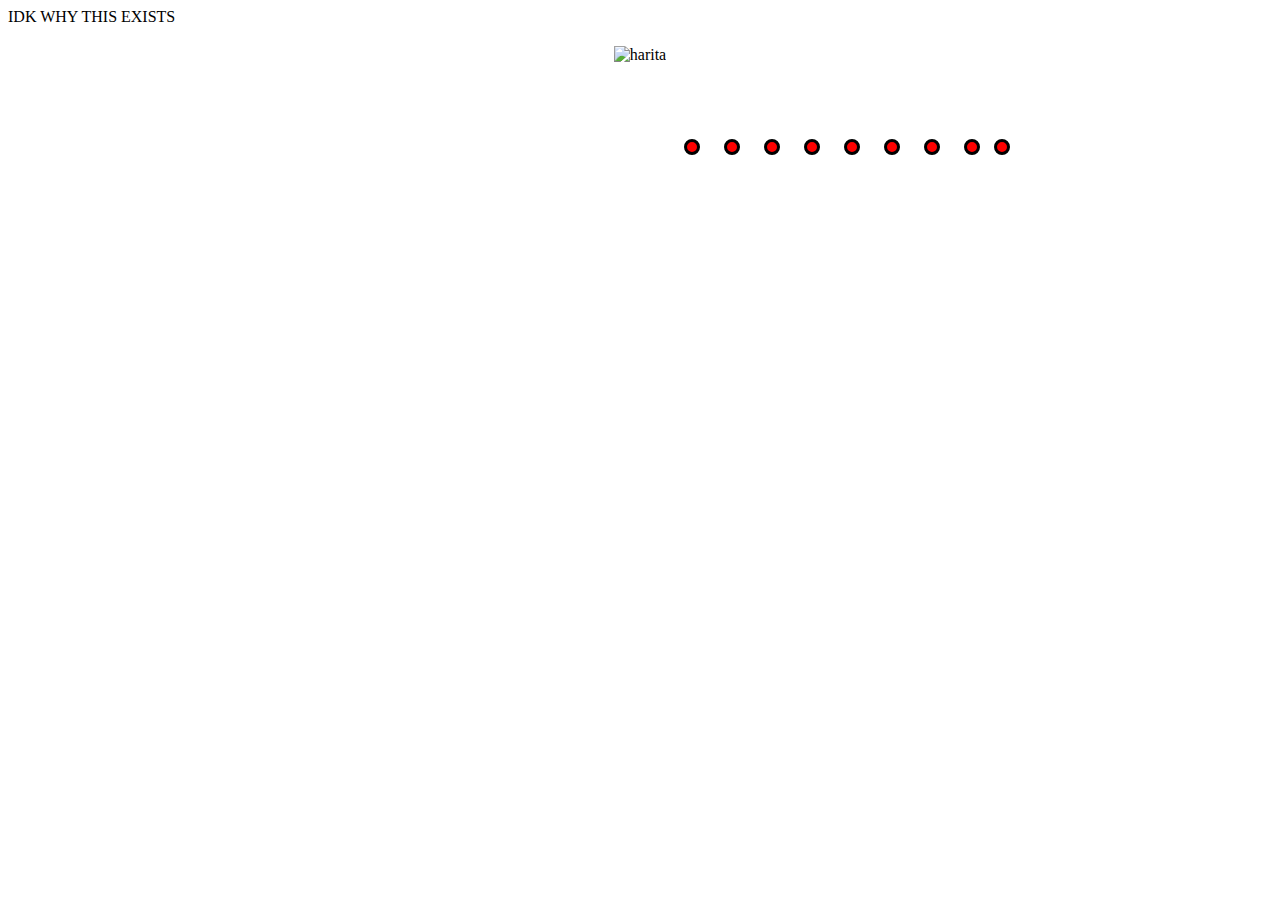
==== src/index.html @ 53a3a346 "Added src files" ====
<!DOCTYPE html>

<html lang="tr">
    <head>

        <meta charset="utf-8" \>
        <meta name="viewport" content="width=device-width" \>
        <link rel="icon" sizes="16x16 32x32 48x48" type="image/jpg" href="../res/mansuryavas.jpg">
        <link rel="stylesheet" href="main.css">
        <title>Ankara Metro Mesafe Hesaplama Makinesi 3000x</title>
        
    </head>

    <body>

        <header>
            IDK WHY THIS EXISTS
        </header>

        <main>
            <div id="wrapper">
                <img src="../res/harita.png" alt="harita" class="metro_harita" \>
                <ul style="list-style-type: none;">
                    <li><div class="station" id="s0"></div></li>
                    <li><div class="station" id="s1"></div></li>
                    <li><div class="station" id="s2"></div></li>
                    <li><div class="station" id="s3"></div></li>
                    <li><div class="station" id="s4"></div></li>
                    <li><div class="station" id="s5"></div></li>
                    <li><div class="station" id="s6"></div></li>
                    <li><div class="station" id="s7"></div></li>
                    <li><div class="station" id="s8"></div></li>
                </ul>
            </div>
        </main>

    </body>
</html>
---- src/main.css ----
main {
    display: flex;
}

#wrapper {
    margin: auto;
    position: relative;
    top: 20px;
}

.station {
    position: absolute;
    border: 3px solid black;
    height: 10px;
    width: 10px;
    background-color: red;
    border-radius: 50%;
    display: inline-block;
}

.metro_harita {
    display: block;
}

#s0 {
    left: 70px;
    top: 93px;
}

#s1 {
    left: 110px;
    top: 93px;
}

#s2 {
    left: 150px;
    top: 93px;
}


#s3 {
    left: 190px;
    top: 93px;
}


#s4 {
    left: 230px;
    top: 93px;
}


#s5 {
    left: 270px;
    top: 93px;
}


#s6 {
    left: 310px;
    top: 93px;
}


#s7 {
    left: 350px;
    top: 93px;
}


#s8 {
    left: 380px;
    top: 93px;
}
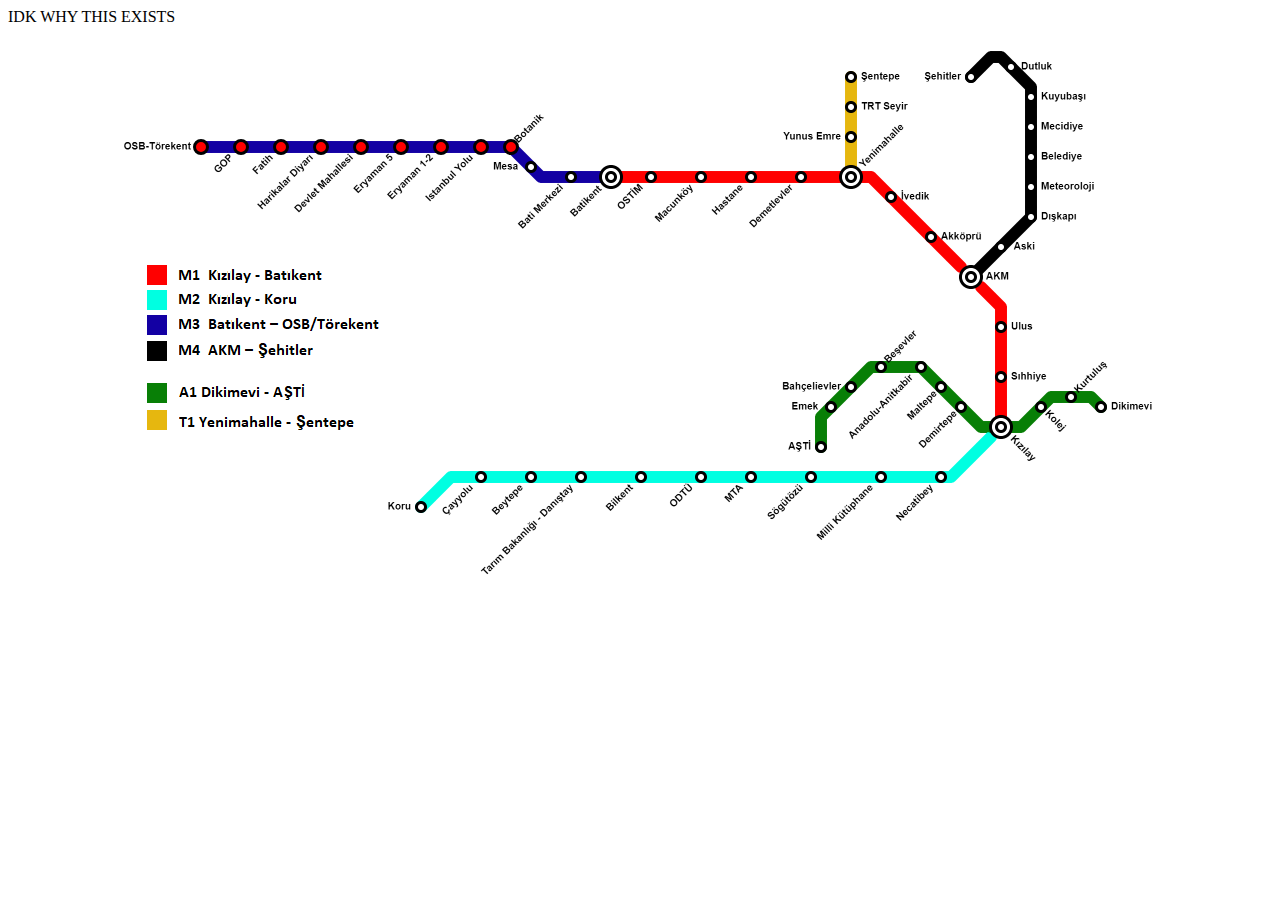
==== commit cef1e872: "Added click listener to stations" ====
--- a/src/index.html
+++ b/src/index.html
@@ -34,5 +34,17 @@
             </div>
         </main>
 
+        <script>
+            var stations = document.getElementsByClassName('station');
+
+            for(let i = 0; i < stations.length; i++) {
+                stations[i].addEventListener('click', alertcall.bind(null, i));
+            }
+
+            function alertcall(x) {
+                window.alert(x);
+            }
+        </script>
+
     </body>
-</html>+</html>
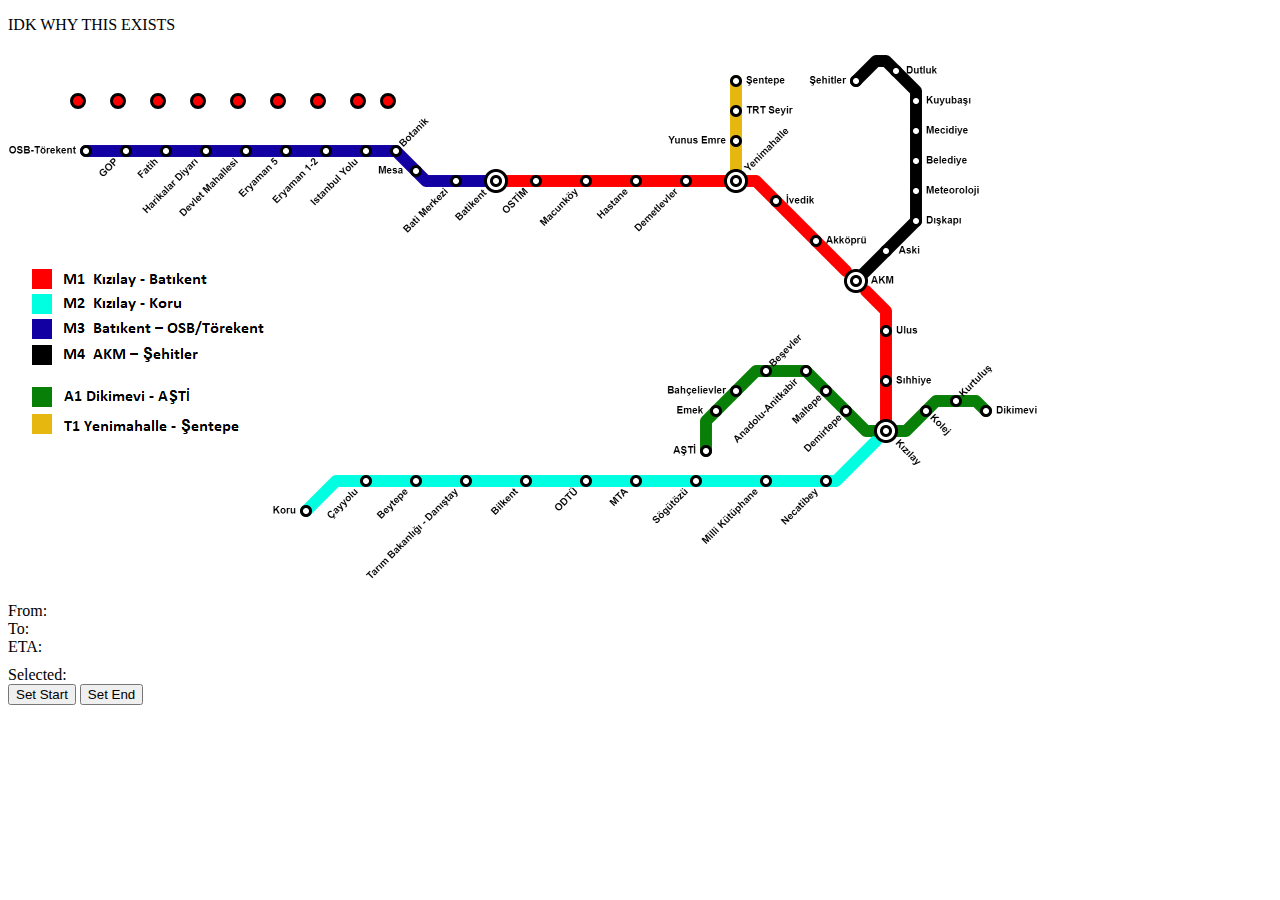
==== commit 92397cd1: "Added buttons and indicator texts for destinations" ====
--- a/src/index.html
+++ b/src/index.html
@@ -14,12 +14,12 @@
     <body>
 
         <header>
-            IDK WHY THIS EXISTS
+            <p>IDK WHY THIS EXISTS</p>
         </header>
 
         <main>
-            <div id="wrapper">
-                <img src="../res/harita.png" alt="harita" class="metro_harita" \>
+            <div id="wrapper_map">
+                <img src="../res/harita.png" alt="harita" class="harita" \>
                 <ul style="list-style-type: none;">
                     <li><div class="station" id="s0"></div></li>
                     <li><div class="station" id="s1"></div></li>
@@ -33,6 +33,18 @@
                 </ul>
             </div>
         </main>
+
+        <div id="wrapper_select">
+            <div class="ch_text" id="from">From: </div>
+            <div class="ch_text" id="to">To: </div>
+            <div class="ch_text" id="eta">ETA: </div>
+            <div class="ch_text" id="cur_selected" style="margin-top: 10px;">Selected: </div>
+
+            <div id="wrapper_buttons">
+                <button id="set_from">Set Start</button>
+                <button id="set_to">Set End</button>
+            </div>
+        </div>
 
         <script>
             var stations = document.getElementsByClassName('station');
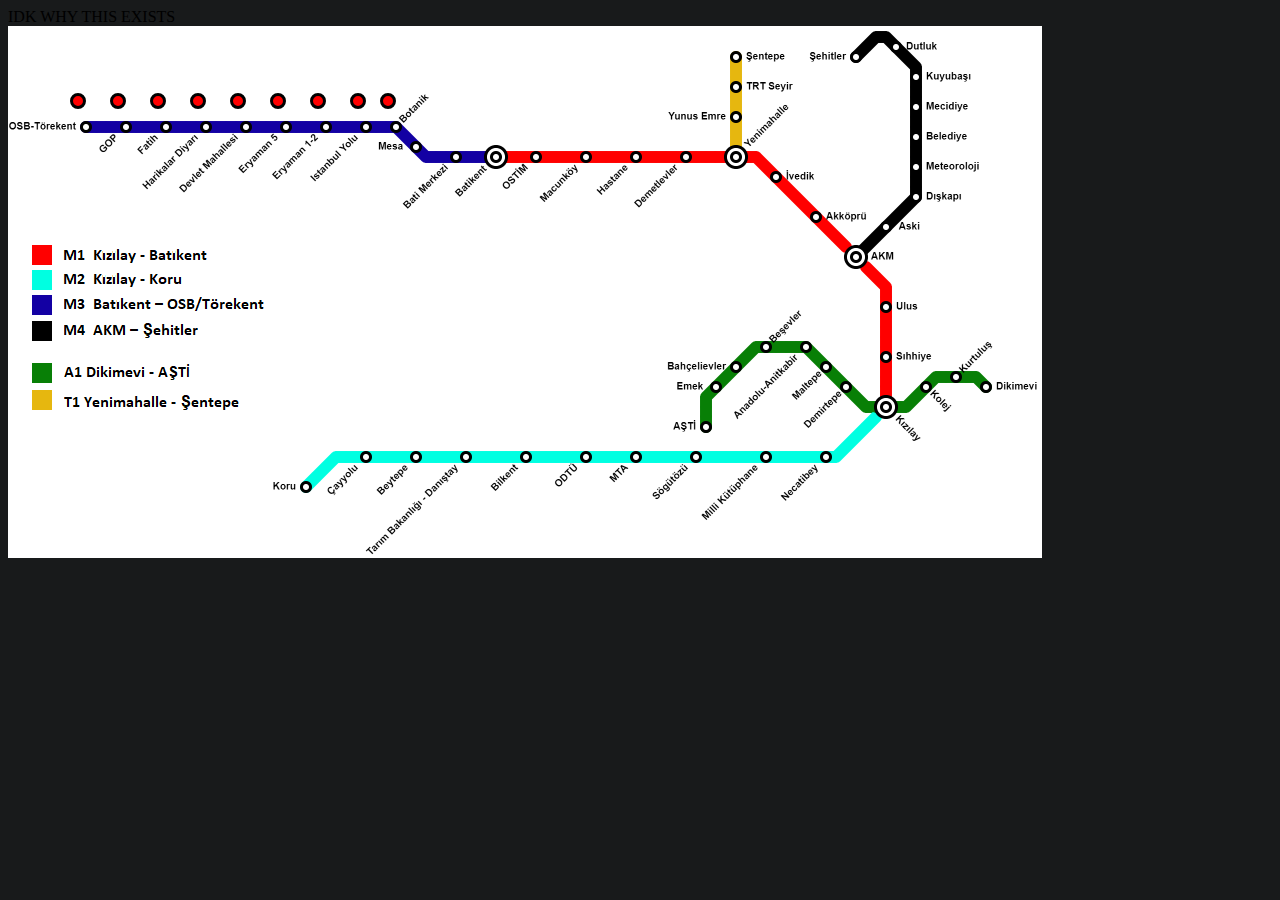
==== commit bffff25f: "Revert "Added buttons and indicator texts for destinations"" ====
--- a/src/index.html
+++ b/src/index.html
@@ -14,12 +14,12 @@
     <body>
 
         <header>
-            <p>IDK WHY THIS EXISTS</p>
+            IDK WHY THIS EXISTS
         </header>
 
         <main>
-            <div id="wrapper_map">
-                <img src="../res/harita.png" alt="harita" class="harita" \>
+            <div id="wrapper">
+                <img src="../res/harita.png" alt="harita" class="metro_harita" \>
                 <ul style="list-style-type: none;">
                     <li><div class="station" id="s0"></div></li>
                     <li><div class="station" id="s1"></div></li>
@@ -33,18 +33,6 @@
                 </ul>
             </div>
         </main>
-
-        <div id="wrapper_select">
-            <div class="ch_text" id="from">From: </div>
-            <div class="ch_text" id="to">To: </div>
-            <div class="ch_text" id="eta">ETA: </div>
-            <div class="ch_text" id="cur_selected" style="margin-top: 10px;">Selected: </div>
-
-            <div id="wrapper_buttons">
-                <button id="set_from">Set Start</button>
-                <button id="set_to">Set End</button>
-            </div>
-        </div>
 
         <script>
             var stations = document.getElementsByClassName('station');
--- a/src/main.css
+++ b/src/main.css
@@ -1,8 +1,20 @@
+
+body {
+    background-color: #181a1b;
+}
+
+header p {
+    color: white;
+    margin-top: 35px;
+    text-align: center;
+    font-size: larger;
+}
+
 main {
     display: flex;
 }
 
-#wrapper {
+#wrapper_map {
     margin: auto;
     position: relative;
     top: 20px;
@@ -18,8 +30,55 @@
     display: inline-block;
 }
 
-.metro_harita {
+.harita {
     display: block;
+}
+
+.ch_text {
+    color: white;
+    text-align: center;
+    font-size: large;
+}
+
+#wrapper_select {
+    position: relative;
+    margin-top: 10px;
+}
+
+#wrapper_buttons {
+    position: absolute;
+    left: 50%;
+    margin-top: 16px;
+    transform: translate(-50%, -50%);
+}
+
+#set_from,#set_to {
+    font-size: 14px;
+    padding: 6px 7px;
+    border-radius: 8px;
+    color: black;
+    border: 1px solid black;
+    transition-duration: 0.4s;
+}
+
+#set_from:hover,#set_to:hover {
+    box-shadow: 0 12px 16px 0 rgba(255, 255, 255, 0.24), 0 17px 50px 0 rgba(255,255,255,0.19);
+  }
+
+#set_from {
+    background-color: rgb(0, 150, 0);
+}
+
+#set_from:hover {
+    background-color: rgb(0, 185, 0);
+}
+
+#set_to {
+    background-color: rgb(150, 0, 0);
+}
+
+#set_to:hover {
+    background-color: red;
 }
 
 #s0 {
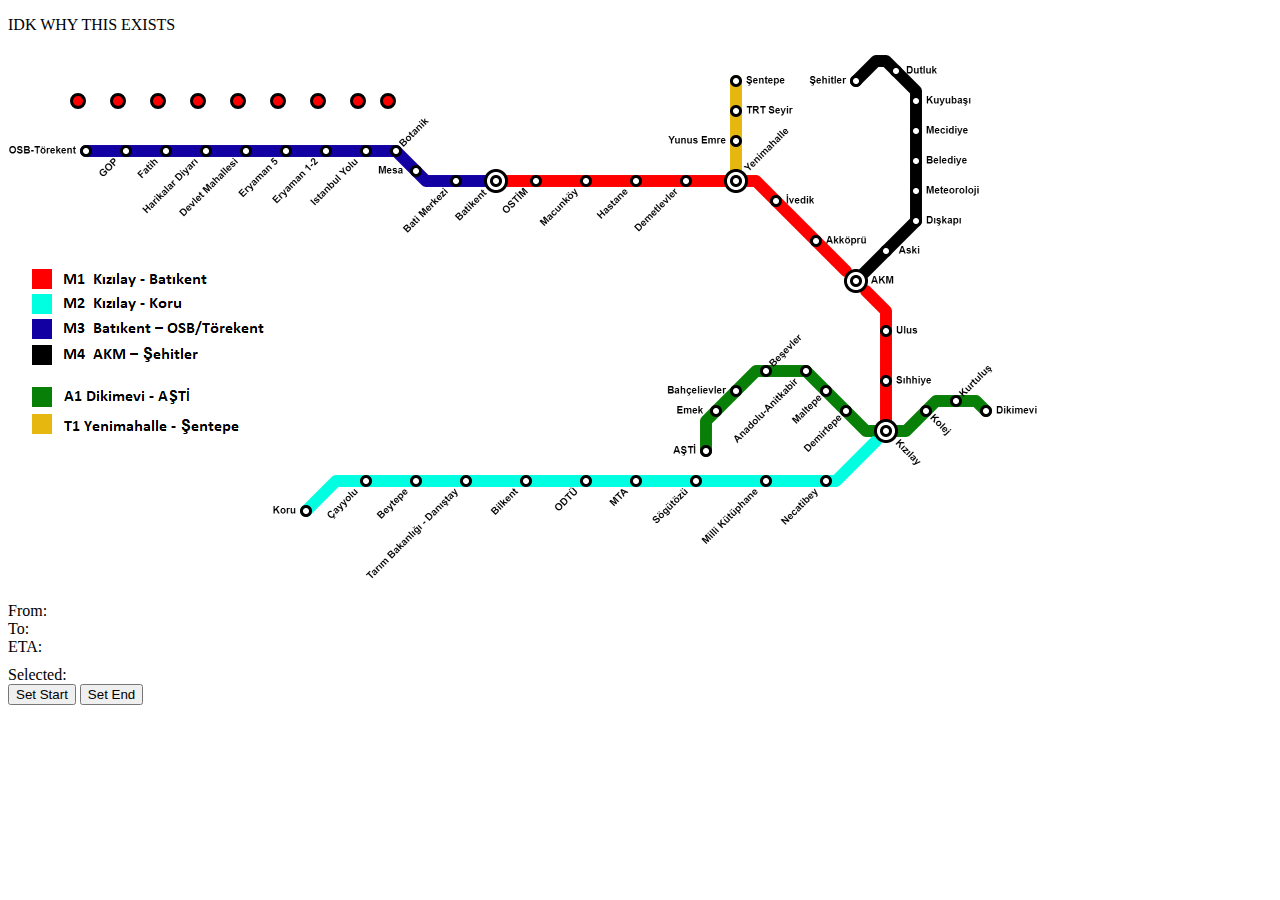
==== commit fb591605: "Added buttons and indicator texts for destinations" ====
--- a/src/index.html
+++ b/src/index.html
@@ -14,12 +14,12 @@
     <body>
 
         <header>
-            IDK WHY THIS EXISTS
+            <p>IDK WHY THIS EXISTS</p>
         </header>
 
         <main>
-            <div id="wrapper">
-                <img src="../res/harita.png" alt="harita" class="metro_harita" \>
+            <div id="wrapper_map">
+                <img src="../res/harita.png" alt="harita" class="harita" \>
                 <ul style="list-style-type: none;">
                     <li><div class="station" id="s0"></div></li>
                     <li><div class="station" id="s1"></div></li>
@@ -33,6 +33,18 @@
                 </ul>
             </div>
         </main>
+
+        <div id="wrapper_select">
+            <div class="ch_text" id="from">From: </div>
+            <div class="ch_text" id="to">To: </div>
+            <div class="ch_text" id="eta">ETA: </div>
+            <div class="ch_text" id="cur_selected" style="margin-top: 10px;">Selected: </div>
+
+            <div id="wrapper_buttons">
+                <button id="set_from">Set Start</button>
+                <button id="set_to">Set End</button>
+            </div>
+        </div>
 
         <script>
             var stations = document.getElementsByClassName('station');
--- a/src/main.css
+++ b/src/main.css
@@ -1,20 +1,8 @@
-
-body {
-    background-color: #181a1b;
-}
-
-header p {
-    color: white;
-    margin-top: 35px;
-    text-align: center;
-    font-size: larger;
-}
-
 main {
     display: flex;
 }
 
-#wrapper_map {
+#wrapper {
     margin: auto;
     position: relative;
     top: 20px;
@@ -30,55 +18,8 @@
     display: inline-block;
 }
 
-.harita {
+.metro_harita {
     display: block;
-}
-
-.ch_text {
-    color: white;
-    text-align: center;
-    font-size: large;
-}
-
-#wrapper_select {
-    position: relative;
-    margin-top: 10px;
-}
-
-#wrapper_buttons {
-    position: absolute;
-    left: 50%;
-    margin-top: 16px;
-    transform: translate(-50%, -50%);
-}
-
-#set_from,#set_to {
-    font-size: 14px;
-    padding: 6px 7px;
-    border-radius: 8px;
-    color: black;
-    border: 1px solid black;
-    transition-duration: 0.4s;
-}
-
-#set_from:hover,#set_to:hover {
-    box-shadow: 0 12px 16px 0 rgba(255, 255, 255, 0.24), 0 17px 50px 0 rgba(255,255,255,0.19);
-  }
-
-#set_from {
-    background-color: rgb(0, 150, 0);
-}
-
-#set_from:hover {
-    background-color: rgb(0, 185, 0);
-}
-
-#set_to {
-    background-color: rgb(150, 0, 0);
-}
-
-#set_to:hover {
-    background-color: red;
 }
 
 #s0 {
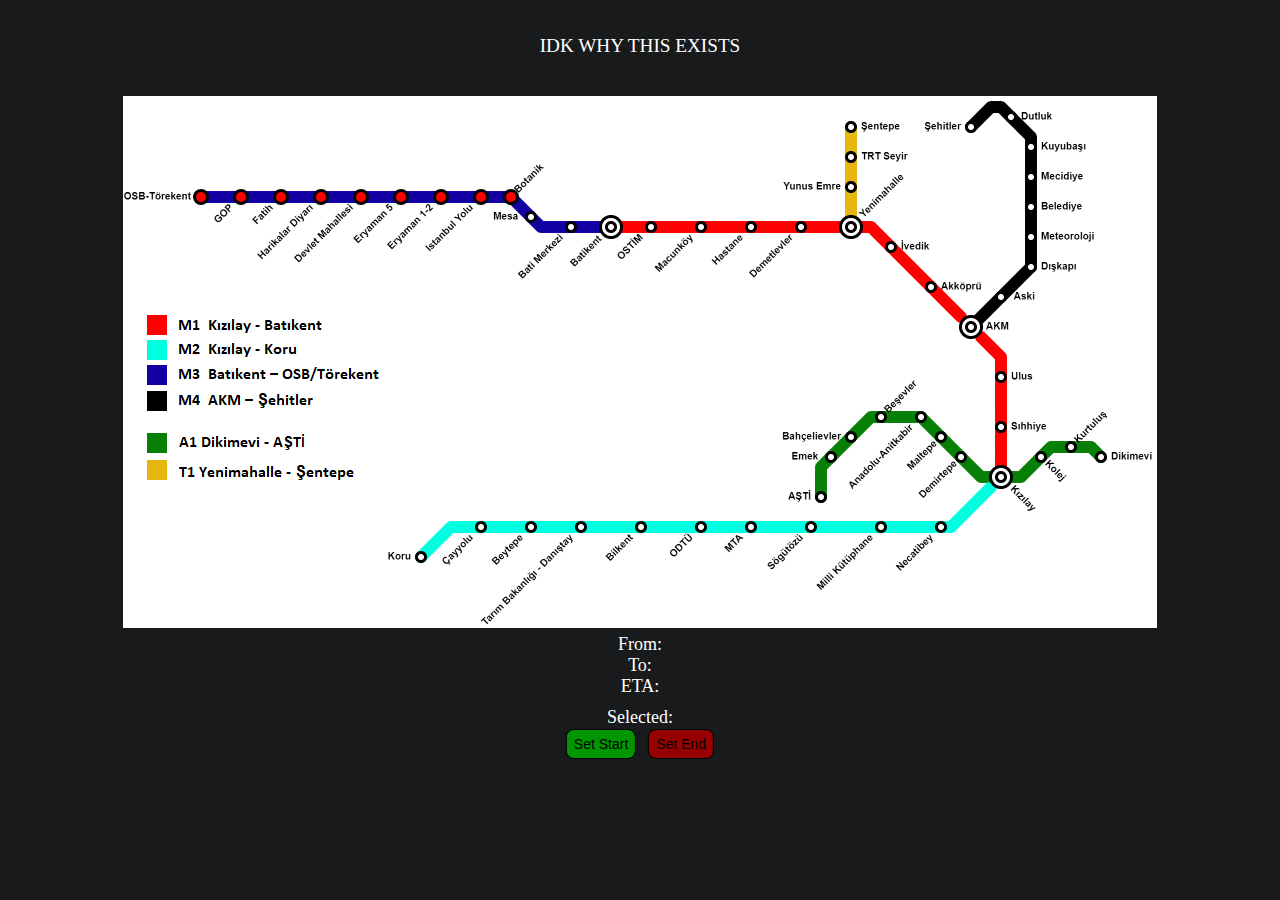
==== commit 2376a438: "Button adjustment and linked app.js" ====
--- a/src/index.html
+++ b/src/index.html
@@ -42,21 +42,12 @@
 
             <div id="wrapper_buttons">
                 <button id="set_from">Set Start</button>
+                &nbsp;
                 <button id="set_to">Set End</button>
             </div>
         </div>
 
-        <script>
-            var stations = document.getElementsByClassName('station');
-
-            for(let i = 0; i < stations.length; i++) {
-                stations[i].addEventListener('click', alertcall.bind(null, i));
-            }
-
-            function alertcall(x) {
-                window.alert(x);
-            }
-        </script>
+        <script src="app.js"></script>
 
     </body>
 </html>
--- a/src/main.css
+++ b/src/main.css
@@ -1,8 +1,20 @@
+
+body {
+    background-color: #181a1b;
+}
+
+header p {
+    color: white;
+    margin-top: 35px;
+    text-align: center;
+    font-size: larger;
+}
+
 main {
     display: flex;
 }
 
-#wrapper {
+#wrapper_map {
     margin: auto;
     position: relative;
     top: 20px;
@@ -18,8 +30,55 @@
     display: inline-block;
 }
 
-.metro_harita {
+.harita {
     display: block;
+}
+
+.ch_text {
+    color: white;
+    text-align: center;
+    font-size: large;
+}
+
+#wrapper_select {
+    position: relative;
+    margin-top: 10px;
+}
+
+#wrapper_buttons {
+    position: absolute;
+    left: 50%;
+    margin-top: 16px;
+    transform: translate(-50%, -50%);
+}
+
+#set_from,#set_to {
+    font-size: 14px;
+    padding: 6px 7px;
+    border-radius: 8px;
+    color: black;
+    border: 1px solid black;
+    transition-duration: 0.4s;
+}
+
+#set_from:hover,#set_to:hover {
+    box-shadow: 0 12px 16px 0 rgba(255, 255, 255, 0.24), 0 17px 50px 0 rgba(255,255,255,0.19);
+  }
+
+#set_from {
+    background-color: rgb(0, 150, 0);
+}
+
+#set_from:hover {
+    background-color: rgb(0, 185, 0);
+}
+
+#set_to {
+    background-color: rgb(150, 0, 0);
+}
+
+#set_to:hover {
+    background-color: red;
 }
 
 #s0 {
